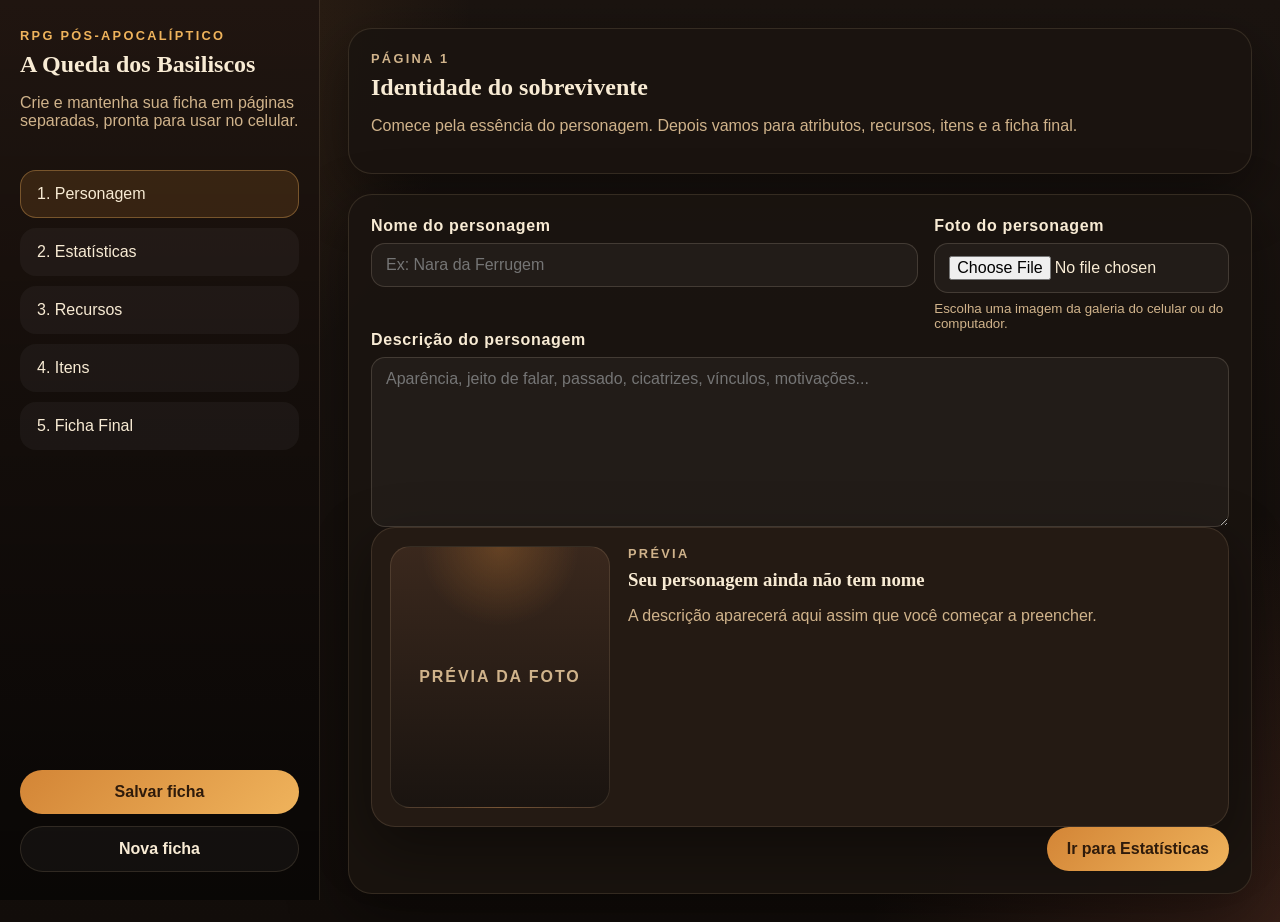
==== index.html @ 6d0a991b "Add files via upload" ====
﻿<!DOCTYPE html>
<html lang="pt-BR">
<head>
  <meta charset="UTF-8">
  <meta name="viewport" content="width=device-width, initial-scale=1.0">
  <title>A Queda dos Basiliscos | Fichas</title>
  <link rel="stylesheet" href="style.css">
</head>
<body>
  <div class="app-shell">
    <aside class="sidebar">
      <div class="brand">
        <p class="brand__eyebrow">RPG Pós-Apocalíptico</p>
        <h1>A Queda dos Basiliscos</h1>
        <p class="brand__text">Crie e mantenha sua ficha em páginas separadas, pronta para usar no celular.</p>
      </div>

      <nav class="nav-pages">
        <button class="nav-pages__button active" data-page-target="page-intro">1. Personagem</button>
        <button class="nav-pages__button" data-page-target="page-stats">2. Estatísticas</button>
        <button class="nav-pages__button" data-page-target="page-resources">3. Recursos</button>
        <button class="nav-pages__button" data-page-target="page-items">4. Itens</button>
        <button class="nav-pages__button" data-page-target="page-sheet">5. Ficha Final</button>
      </nav>

      <div class="sidebar__footer">
        <button id="save-button" class="button button--primary" type="button">Salvar ficha</button>
        <button id="new-sheet-button" class="button button--ghost" type="button">Nova ficha</button>
      </div>
    </aside>

    <main class="content">
      <section id="page-intro" class="page active">
        <div class="page__hero">
          <div>
            <p class="page__eyebrow">Página 1</p>
            <h2>Identidade do sobrevivente</h2>
            <p>Comece pela essência do personagem. Depois vamos para atributos, recursos, itens e a ficha final.</p>
          </div>
        </div>

        <div class="panel panel--form">
          <div class="field-grid field-grid--two">
            <label class="field field--wide">
              <span>Nome do personagem</span>
              <input type="text" id="name" maxlength="60" placeholder="Ex: Nara da Ferrugem">
            </label>

            <label class="field">
              <span>Foto do personagem</span>
              <input type="file" id="photo" accept="image/*">
              <small>Escolha uma imagem da galeria do celular ou do computador.</small>
            </label>
          </div>

          <label class="field">
            <span>Descrição do personagem</span>
            <textarea id="description" rows="8" placeholder="Aparência, jeito de falar, passado, cicatrizes, vínculos, motivações..."></textarea>
          </label>

          <div class="preview-card">
            <div class="preview-card__image-wrap">
              <img id="intro-photo-preview" class="preview-card__image hidden" alt="Prévia do personagem">
              <div id="intro-photo-fallback" class="preview-card__fallback">Prévia da foto</div>
            </div>
            <div class="preview-card__body">
              <p class="page__eyebrow">Prévia</p>
              <h3 id="intro-name-preview">Seu personagem ainda não tem nome</h3>
              <p id="intro-description-preview">A descrição aparecerá aqui assim que você começar a preencher.</p>
            </div>
          </div>

          <div class="page-actions">
            <button class="button button--primary" type="button" data-go-page="page-stats">Ir para Estatísticas</button>
          </div>
        </div>
      </section>

      <section id="page-stats" class="page">
        <div class="page__hero">
          <div>
            <p class="page__eyebrow">Página 2</p>
            <h2>Estatísticas</h2>
            <p>Defina os atributos base do seu personagem para a ficha.</p>
          </div>
        </div>

        <div class="panel">
          <div class="stats-panel">
            <label class="field stat-field">
              <span>FOR</span>
              <input type="number" id="strength" min="0" max="20" value="0">
              <small>Força bruta, impacto físico e esforço.</small>
            </label>
            <label class="field stat-field">
              <span>Agi</span>
              <input type="number" id="agility" min="0" max="20" value="0">
              <small>Velocidade, reflexo e precisão corporal.</small>
            </label>
            <label class="field stat-field">
              <span>Per</span>
              <input type="number" id="perception" min="0" max="20" value="0">
              <small>Leitura do ambiente, rastros e atenção.</small>
            </label>
            <label class="field stat-field">
              <span>Cons</span>
              <input type="number" id="constitution" min="0" max="20" value="0">
              <small>Fôlego, resistência e saúde.</small>
            </label>
          </div>

          <div class="page-actions">
            <button class="button button--ghost" type="button" data-go-page="page-intro">Voltar</button>
            <button class="button button--primary" type="button" data-go-page="page-resources">Ir para Recursos</button>
          </div>
        </div>
      </section>

      <section id="page-resources" class="page">
        <div class="page__hero">
          <div>
            <p class="page__eyebrow">Página 3</p>
            <h2>Recursos de sobrevivência</h2>
            <p>Esses números podem ser ajustados depois durante a sessão real.</p>
          </div>
        </div>

        <div class="panel">
          <div class="field-grid field-grid--three">
            <label class="field">
              <span>Vida</span>
              <input type="number" id="life" min="0" max="999" value="10">
            </label>
            <label class="field">
              <span>Pratas</span>
              <input type="number" id="silver" min="0" max="9999" value="0">
              <small>Limite máximo: 9999.</small>
            </label>
            <label class="field">
              <span>Presságios</span>
              <input type="number" id="omens" min="0" max="99" value="0">
            </label>
            <label class="field">
              <span>Dias de comida</span>
              <input type="number" id="foodDays" min="0" max="365" value="0">
            </label>
            <label class="field">
              <span>Dias de bebida</span>
              <input type="number" id="drinkDays" min="0" max="365" value="0">
            </label>
          </div>

          <div class="page-actions">
            <button class="button button--ghost" type="button" data-go-page="page-stats">Voltar</button>
            <button class="button button--primary" type="button" data-go-page="page-items">Ir para Itens</button>
          </div>
        </div>
      </section>

      <section id="page-items" class="page">
        <div class="page__hero">
          <div>
            <p class="page__eyebrow">Página 4</p>
            <h2>Arsenal e mochila</h2>
            <p>Escolha um item no catálogo visual, depois clique em adicionar. Dá para repetir várias vezes.</p>
          </div>
        </div>

        <div class="panel">
          <div class="item-toolbar">
            <div class="field">
              <span>Buscar item</span>
              <input type="text" id="item-search" placeholder="Ex: facão, água, munição...">
            </div>
            <div class="field">
              <span>Quantidade</span>
              <input type="number" id="item-quantity" min="1" max="99" value="1">
            </div>
            <div class="field field--action">
              <span>Selecionado</span>
              <div id="selected-item-name" class="selected-item-name">Nenhum item selecionado</div>
            </div>
            <div class="field field--action">
              <span>Ação</span>
              <button id="add-item-button" class="button button--primary" type="button">Adicionar item</button>
            </div>
          </div>

          <div id="items-catalog" class="items-catalog"></div>
        </div>

        <div class="panel panel--inventory">
          <div class="panel__topline">
            <h3>Itens na ficha</h3>
            <p>Você pode remover itens depois se quiser.</p>
          </div>
          <div id="inventory-list" class="inventory-list"></div>
        </div>

        <div class="page-actions">
          <button class="button button--ghost" type="button" data-go-page="page-resources">Voltar</button>
          <button class="button button--primary" type="button" data-go-page="page-sheet">Ir para Ficha Final</button>
        </div>
      </section>

      <section id="page-sheet" class="page">
        <div class="page__hero">
          <div>
            <p class="page__eyebrow">Página 5</p>
            <h2>Ficha final</h2>
            <p>Aqui fica a versão pronta para consultar e ajustar durante a sessão.</p>
          </div>
        </div>

        <div id="sheet-empty" class="panel panel--empty">
          <h3>Sua ficha vai aparecer aqui</h3>
          <p>Preencha as páginas e clique em salvar ficha para montar a versão final.</p>
        </div>

        <article id="final-sheet" class="final-sheet hidden">
          <div class="panel final-sheet__hero">
            <div class="final-sheet__photo-wrap">
              <img id="sheet-photo" class="final-sheet__photo hidden" alt="Foto do personagem">
              <div id="sheet-photo-fallback" class="final-sheet__fallback">Sem foto</div>
            </div>

            <div class="final-sheet__identity">
              <p class="page__eyebrow">Sobrevivente Registrado</p>
              <h3 id="sheet-name">Sem nome</h3>
              <p id="sheet-description">Sem descrição cadastrada.</p>
            </div>
          </div>

          <div class="panel">
            <div class="panel__topline">
              <h3>Recursos rápidos</h3>
              <p>Use os botões para alterar durante a partida.</p>
            </div>
            <div class="resource-grid">
              <div class="resource-card">
                <span>Vida</span>
                <div class="resource-controls">
                  <button type="button" data-adjust="life" data-change="-1">-</button>
                  <strong id="sheet-life">0</strong>
                  <button type="button" data-adjust="life" data-change="1">+</button>
                </div>
              </div>
              <div class="resource-card">
                <span>Pratas</span>
                <div class="resource-controls">
                  <button type="button" data-adjust="silver" data-change="-1">-</button>
                  <strong id="sheet-silver">0</strong>
                  <button type="button" data-adjust="silver" data-change="1">+</button>
                </div>
              </div>
              <div class="resource-card">
                <span>Presságios</span>
                <div class="resource-controls">
                  <button type="button" data-adjust="omens" data-change="-1">-</button>
                  <strong id="sheet-omens">0</strong>
                  <button type="button" data-adjust="omens" data-change="1">+</button>
                </div>
              </div>
              <div class="resource-card">
                <span>Comida</span>
                <div class="resource-controls">
                  <button type="button" data-adjust="foodDays" data-change="-1">-</button>
                  <strong id="sheet-foodDays">0</strong>
                  <button type="button" data-adjust="foodDays" data-change="1">+</button>
                </div>
              </div>
              <div class="resource-card">
                <span>Bebida</span>
                <div class="resource-controls">
                  <button type="button" data-adjust="drinkDays" data-change="-1">-</button>
                  <strong id="sheet-drinkDays">0</strong>
                  <button type="button" data-adjust="drinkDays" data-change="1">+</button>
                </div>
              </div>
            </div>
          </div>

          <div class="panel">
            <div class="panel__topline">
              <h3>Atributos</h3>
              <p>Os valores base do personagem.</p>
            </div>
            <div class="stats-display">
              <div class="stat-display"><span>FOR</span><strong id="sheet-strength">0</strong></div>
              <div class="stat-display"><span>Agi</span><strong id="sheet-agility">0</strong></div>
              <div class="stat-display"><span>Per</span><strong id="sheet-perception">0</strong></div>
              <div class="stat-display"><span>Cons</span><strong id="sheet-constitution">0</strong></div>
            </div>
          </div>

          <div class="panel">
            <div class="panel__topline">
              <h3>Inventário</h3>
              <p>Itens adicionados na página de catálogo.</p>
            </div>
            <div id="sheet-inventory" class="sheet-inventory"></div>
          </div>

          <div class="page-actions">
            <button class="button button--ghost" type="button" data-go-page="page-items">Voltar para Itens</button>
          </div>
        </article>
      </section>
    </main>
  </div>

  <script src="script.js"></script>
</body>
</html>
---- style.css ----
﻿:root {
  --bg: #120d0a;
  --bg-2: #1b1410;
  --panel: rgba(27, 20, 16, 0.92);
  --panel-2: rgba(37, 27, 21, 0.95);
  --edge: rgba(255, 220, 171, 0.12);
  --text: #f8ebd4;
  --muted: #d0b38b;
  --accent: #d38536;
  --accent-2: #efb35c;
  --danger: #cf6b4d;
  --shadow: 0 20px 60px rgba(0, 0, 0, 0.42);
}

* {
  box-sizing: border-box;
}

body {
  margin: 0;
  min-height: 100vh;
  color: var(--text);
  font-family: "Trebuchet MS", "Segoe UI", sans-serif;
  background:
    radial-gradient(circle at top left, rgba(211, 133, 54, 0.22), transparent 30%),
    radial-gradient(circle at bottom right, rgba(207, 107, 77, 0.18), transparent 26%),
    linear-gradient(180deg, var(--bg-2) 0%, var(--bg) 100%);
}

button,
input,
textarea {
  font: inherit;
}

img {
  max-width: 100%;
  display: block;
}

.app-shell {
  display: grid;
  grid-template-columns: 320px 1fr;
  min-height: 100vh;
}

.sidebar {
  position: sticky;
  top: 0;
  height: 100vh;
  padding: 28px 20px;
  border-right: 1px solid var(--edge);
  background:
    linear-gradient(180deg, rgba(0, 0, 0, 0.24), rgba(0, 0, 0, 0.52)),
    linear-gradient(180deg, #2a1c15 0%, #130e0b 100%);
  display: flex;
  flex-direction: column;
  gap: 24px;
}

.brand h1,
.page__hero h2,
.panel__topline h3,
.preview-card__body h3,
.final-sheet__identity h3,
.catalog-card__body h3,
.inventory-card h4,
.panel--empty h3 {
  margin: 0;
  font-family: Georgia, "Times New Roman", serif;
}

.brand__eyebrow,
.page__eyebrow {
  margin: 0 0 8px;
  text-transform: uppercase;
  letter-spacing: 0.18em;
  color: var(--accent-2);
  font-weight: 700;
  font-size: 0.8rem;
}

.brand__text,
.page__hero p,
.panel__topline p,
.field small,
.selected-item-name,
.inventory-meta,
.final-sheet__identity p,
.catalog-card__body p,
.preview-card__body p,
.panel--empty p {
  color: var(--muted);
}

.nav-pages {
  display: grid;
  gap: 10px;
}

.nav-pages__button,
.button,
.catalog-card__button,
.inventory-card__remove,
.resource-controls button {
  border: 0;
  cursor: pointer;
  transition: transform 0.2s ease, opacity 0.2s ease, background 0.2s ease;
}

.nav-pages__button {
  text-align: left;
  padding: 14px 16px;
  border-radius: 16px;
  color: var(--text);
  background: rgba(255, 255, 255, 0.04);
  border: 1px solid transparent;
}

.nav-pages__button.active {
  background: rgba(211, 133, 54, 0.16);
  border-color: rgba(239, 179, 92, 0.35);
}

.sidebar__footer {
  margin-top: auto;
  display: grid;
  gap: 12px;
}

.content {
  padding: 28px;
}

.page {
  display: none;
  gap: 20px;
  animation: fadeIn 0.25s ease;
}

.page.active {
  display: grid;
}

.page__hero,
.panel,
.preview-card,
.catalog-card,
.inventory-card,
.resource-card,
.stat-display {
  border: 1px solid var(--edge);
  box-shadow: var(--shadow);
}

.page__hero,
.panel {
  border-radius: 24px;
  padding: 22px;
  background: var(--panel);
}

.panel--empty {
  text-align: center;
}

.field-grid,
.stats-panel,
.item-toolbar,
.resource-grid,
.stats-display,
.items-catalog {
  display: grid;
  gap: 16px;
}

.field-grid--two {
  grid-template-columns: 1.3fr 0.7fr;
}

.field-grid--three {
  grid-template-columns: repeat(3, minmax(0, 1fr));
}

.field {
  display: flex;
  flex-direction: column;
  gap: 8px;
}

.field span {
  font-weight: 700;
  letter-spacing: 0.04em;
}

.field input,
.field textarea {
  width: 100%;
  border-radius: 14px;
  border: 1px solid rgba(255, 236, 206, 0.15);
  background: rgba(255, 255, 255, 0.04);
  color: var(--text);
  padding: 12px 14px;
  outline: none;
}

.field textarea {
  resize: vertical;
  min-height: 120px;
}

.preview-card {
  display: grid;
  grid-template-columns: 220px 1fr;
  gap: 18px;
  background: var(--panel-2);
  border-radius: 24px;
  padding: 18px;
}

.preview-card__image-wrap,
.final-sheet__photo-wrap {
  overflow: hidden;
  min-height: 260px;
  border-radius: 20px;
  background:
    radial-gradient(circle at top, rgba(211, 133, 54, 0.28), transparent 28%),
    linear-gradient(180deg, #3a281d 0%, #1a1410 100%);
  border: 1px solid var(--edge);
}

.preview-card__image,
.preview-card__fallback,
.final-sheet__photo,
.final-sheet__fallback {
  width: 100%;
  height: 100%;
  min-height: 260px;
}

.preview-card__image,
.final-sheet__photo {
  object-fit: cover;
}

.preview-card__fallback,
.final-sheet__fallback {
  display: grid;
  place-items: center;
  text-transform: uppercase;
  letter-spacing: 0.12em;
  color: var(--muted);
  font-weight: 700;
}

.page-actions {
  display: flex;
  gap: 12px;
  justify-content: flex-end;
}

.button {
  padding: 13px 20px;
  border-radius: 999px;
  font-weight: 700;
}

.button:hover,
.catalog-card__button:hover,
.inventory-card__remove:hover,
.resource-controls button:hover,
.nav-pages__button:hover {
  transform: translateY(-1px);
}

.button--primary,
.catalog-card__button {
  background: linear-gradient(135deg, var(--accent), var(--accent-2));
  color: #2f1b0b;
}

.button--ghost,
.inventory-card__remove,
.resource-controls button {
  color: var(--text);
  background: rgba(255, 255, 255, 0.04);
  border: 1px solid var(--edge);
}

.stats-panel {
  grid-template-columns: repeat(4, minmax(0, 1fr));
}

.stat-field {
  background: var(--panel-2);
  border-radius: 20px;
  padding: 16px;
}

.item-toolbar {
  grid-template-columns: 1.2fr 0.4fr 0.8fr 0.5fr;
  margin-bottom: 18px;
  align-items: end;
}

.field--action {
  justify-content: end;
}

.selected-item-name {
  min-height: 48px;
  display: flex;
  align-items: center;
  padding: 0 14px;
  border-radius: 14px;
  background: rgba(255, 255, 255, 0.04);
  border: 1px solid rgba(255, 236, 206, 0.15);
}

.items-catalog {
  grid-template-columns: repeat(4, minmax(0, 1fr));
}

.catalog-card {
  overflow: hidden;
  border-radius: 22px;
  background: var(--panel-2);
}

.catalog-card.selected {
  outline: 2px solid rgba(239, 179, 92, 0.55);
}

.catalog-card__art {
  min-height: 130px;
  display: grid;
  place-items: center;
  font-size: 3rem;
  background: var(--item-bg, linear-gradient(135deg, #4b3428, #251a14));
}

.catalog-card__body {
  padding: 14px;
  display: grid;
  gap: 10px;
}

.catalog-card__meta {
  display: flex;
  justify-content: space-between;
  gap: 10px;
  color: var(--muted);
  font-size: 0.95rem;
}

.catalog-card__button {
  padding: 11px 14px;
  border-radius: 14px;
}

.panel--inventory {
  margin-top: 20px;
}

.inventory-list,
.sheet-inventory {
  display: grid;
  gap: 12px;
}

.inventory-card {
  border-radius: 18px;
  padding: 14px;
  background: var(--panel-2);
  display: grid;
  grid-template-columns: 58px 1fr auto;
  gap: 14px;
  align-items: center;
}

.inventory-card__icon {
  width: 58px;
  height: 58px;
  display: grid;
  place-items: center;
  border-radius: 16px;
  font-size: 1.8rem;
  background: var(--item-bg, linear-gradient(135deg, #4b3428, #251a14));
}

.inventory-card__remove {
  padding: 10px 14px;
  border-radius: 12px;
}

.final-sheet {
  display: grid;
  gap: 20px;
}

.final-sheet__hero {
  display: grid;
  grid-template-columns: 280px 1fr;
  gap: 20px;
}

.panel__topline {
  display: flex;
  align-items: end;
  justify-content: space-between;
  gap: 16px;
  margin-bottom: 16px;
}

.resource-grid {
  grid-template-columns: repeat(5, minmax(0, 1fr));
}

.resource-card {
  padding: 14px;
  border-radius: 18px;
  background: var(--panel-2);
}

.resource-card span,
.stat-display span {
  display: block;
  margin-bottom: 10px;
  color: var(--muted);
  text-transform: uppercase;
  letter-spacing: 0.08em;
}

.resource-controls {
  display: flex;
  justify-content: space-between;
  align-items: center;
  gap: 10px;
}

.resource-controls strong,
.stat-display strong {
  font-size: 1.85rem;
}

.resource-controls button {
  width: 42px;
  height: 42px;
  border-radius: 12px;
}

.stats-display {
  grid-template-columns: repeat(4, minmax(0, 1fr));
}

.stat-display {
  text-align: center;
  border-radius: 18px;
  padding: 18px;
  background: var(--panel-2);
}

.hidden {
  display: none;
}

@keyframes fadeIn {
  from {
    opacity: 0;
    transform: translateY(4px);
  }
  to {
    opacity: 1;
    transform: translateY(0);
  }
}

@media (max-width: 1180px) {
  .app-shell {
    grid-template-columns: 1fr;
  }

  .sidebar {
    position: relative;
    height: auto;
    border-right: 0;
    border-bottom: 1px solid var(--edge);
  }

  .item-toolbar,
  .items-catalog,
  .field-grid--three,
  .resource-grid {
    grid-template-columns: repeat(2, minmax(0, 1fr));
  }
}

@media (max-width: 860px) {
  .content {
    padding: 16px;
  }

  .field-grid--two,
  .stats-panel,
  .final-sheet__hero,
  .preview-card,
  .stats-display {
    grid-template-columns: 1fr;
  }

  .items-catalog,
  .item-toolbar,
  .field-grid--three,
  .resource-grid {
    grid-template-columns: 1fr;
  }

  .page-actions,
  .panel__topline {
    flex-direction: column;
    align-items: stretch;
  }

  .inventory-card {
    grid-template-columns: 58px 1fr;
  }

  .inventory-card__remove {
    grid-column: 1 / -1;
  }
}
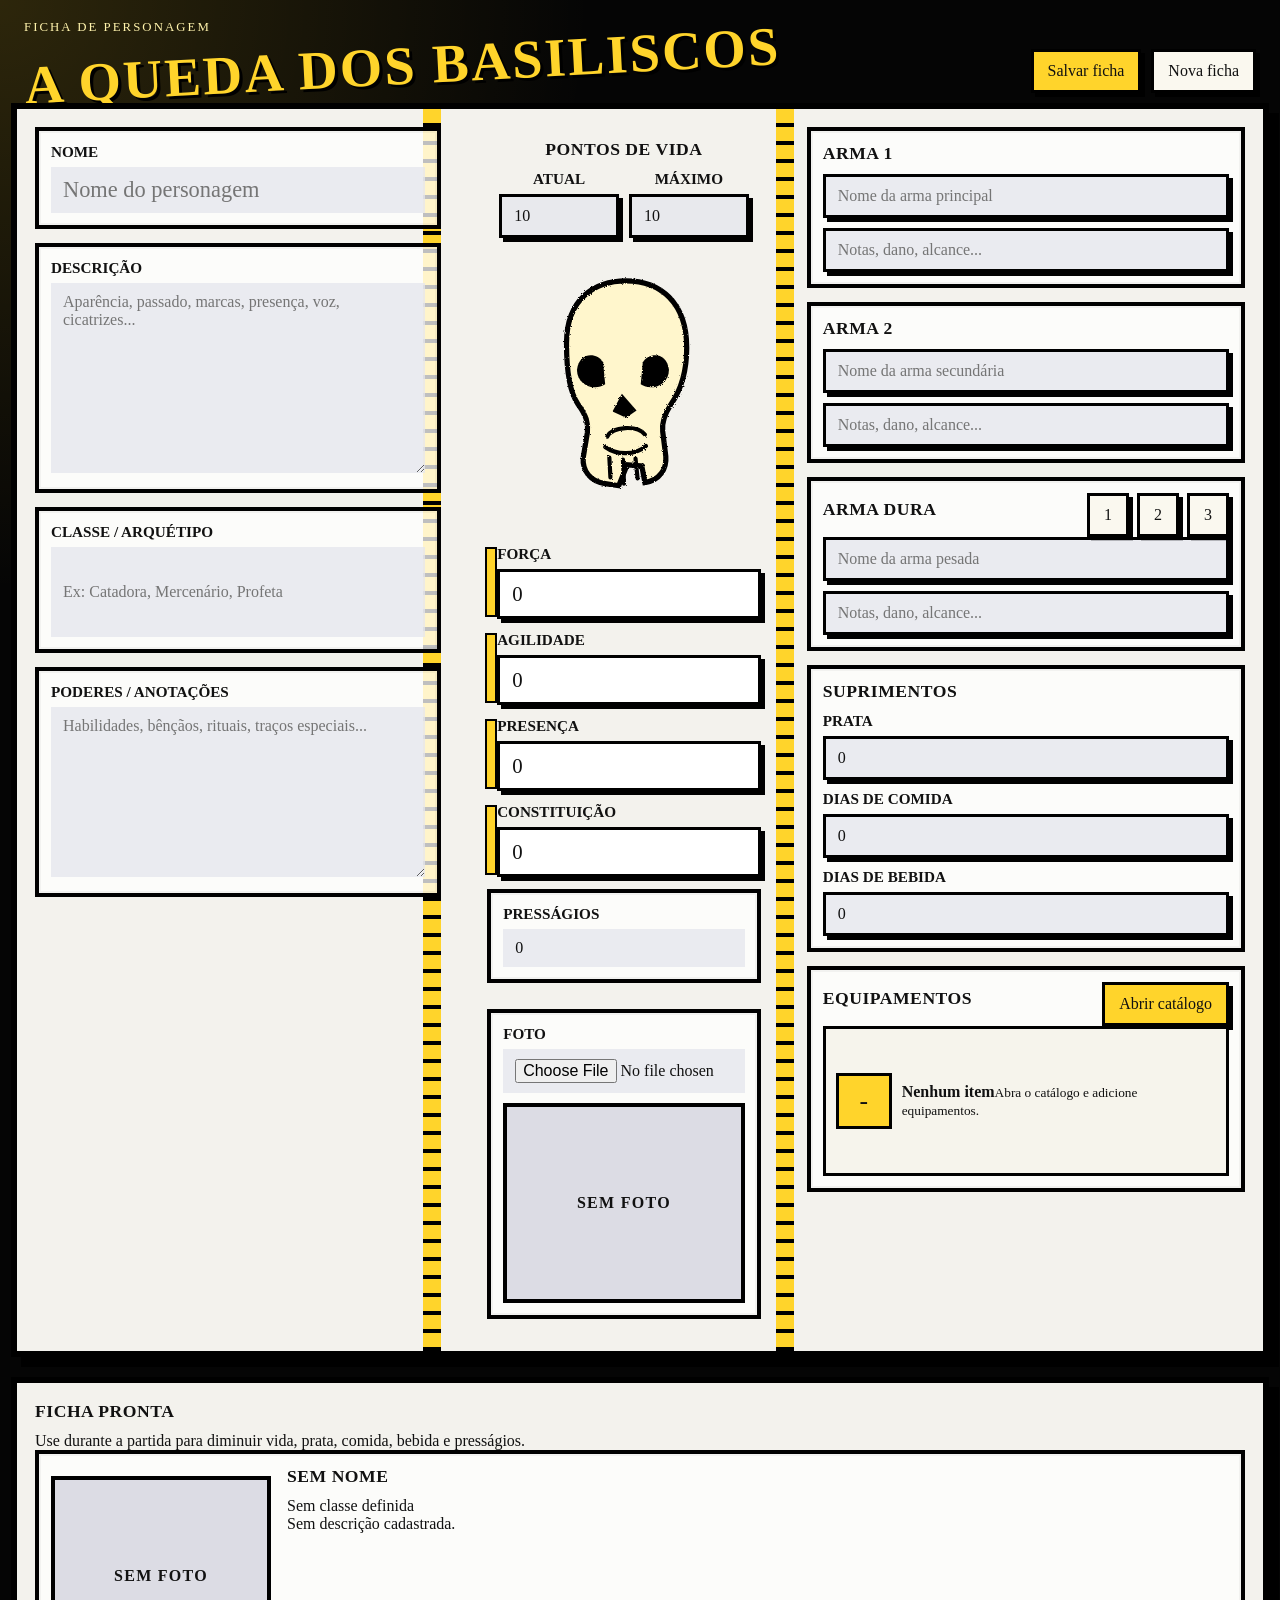
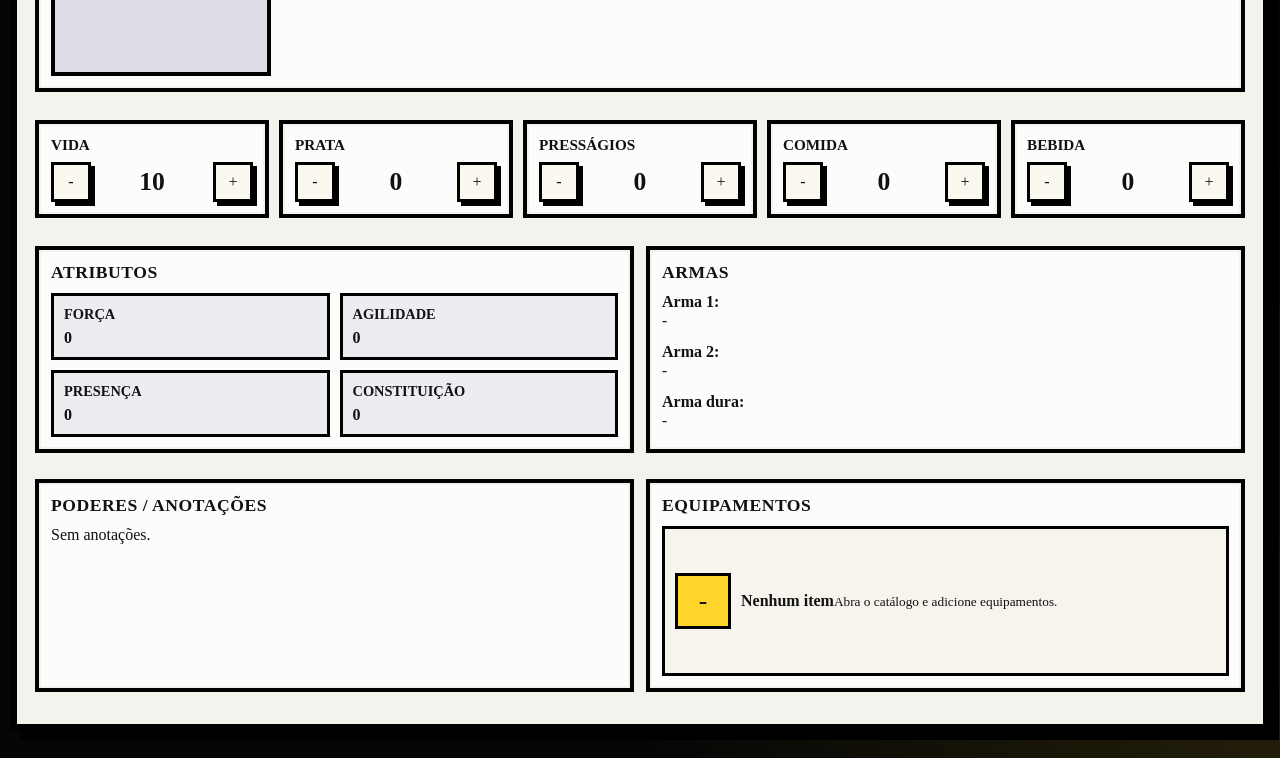
==== commit 34691782: "Add files via upload" ====
--- a/index.html
+++ b/index.html
@@ -3,311 +3,308 @@
 <head>
   <meta charset="UTF-8">
   <meta name="viewport" content="width=device-width, initial-scale=1.0">
-  <title>A Queda dos Basiliscos | Fichas</title>
+  <title>A Queda dos Basiliscos | Ficha</title>
   <link rel="stylesheet" href="style.css">
 </head>
 <body>
-  <div class="app-shell">
-    <aside class="sidebar">
-      <div class="brand">
-        <p class="brand__eyebrow">RPG Pós-Apocalíptico</p>
-        <h1>A Queda dos Basiliscos</h1>
-        <p class="brand__text">Crie e mantenha sua ficha em páginas separadas, pronta para usar no celular.</p>
-      </div>
-
-      <nav class="nav-pages">
-        <button class="nav-pages__button active" data-page-target="page-intro">1. Personagem</button>
-        <button class="nav-pages__button" data-page-target="page-stats">2. Estatísticas</button>
-        <button class="nav-pages__button" data-page-target="page-resources">3. Recursos</button>
-        <button class="nav-pages__button" data-page-target="page-items">4. Itens</button>
-        <button class="nav-pages__button" data-page-target="page-sheet">5. Ficha Final</button>
-      </nav>
-
-      <div class="sidebar__footer">
-        <button id="save-button" class="button button--primary" type="button">Salvar ficha</button>
-        <button id="new-sheet-button" class="button button--ghost" type="button">Nova ficha</button>
-      </div>
-    </aside>
-
-    <main class="content">
-      <section id="page-intro" class="page active">
-        <div class="page__hero">
-          <div>
-            <p class="page__eyebrow">Página 1</p>
-            <h2>Identidade do sobrevivente</h2>
-            <p>Comece pela essência do personagem. Depois vamos para atributos, recursos, itens e a ficha final.</p>
-          </div>
-        </div>
-
-        <div class="panel panel--form">
-          <div class="field-grid field-grid--two">
-            <label class="field field--wide">
-              <span>Nome do personagem</span>
-              <input type="text" id="name" maxlength="60" placeholder="Ex: Nara da Ferrugem">
-            </label>
-
-            <label class="field">
-              <span>Foto do personagem</span>
-              <input type="file" id="photo" accept="image/*">
-              <small>Escolha uma imagem da galeria do celular ou do computador.</small>
-            </label>
-          </div>
-
-          <label class="field">
-            <span>Descrição do personagem</span>
-            <textarea id="description" rows="8" placeholder="Aparência, jeito de falar, passado, cicatrizes, vínculos, motivações..."></textarea>
+  <header class="topbar">
+    <div>
+      <p class="topbar__eyebrow">Ficha de personagem</p>
+      <h1>A Queda dos Basiliscos</h1>
+    </div>
+    <div class="topbar__actions">
+      <button id="save-button" class="action-button action-button--primary" type="button">Salvar ficha</button>
+      <button id="reset-button" class="action-button" type="button">Nova ficha</button>
+    </div>
+  </header>
+
+  <main class="sheet-shell">
+    <section class="sheet-grid">
+      <div class="sheet-panel sheet-panel--left">
+        <section class="ink-box ink-box--title">
+          <label>
+            <span>Nome</span>
+            <input type="text" id="name" maxlength="60" placeholder="Nome do personagem">
           </label>
-
-          <div class="preview-card">
-            <div class="preview-card__image-wrap">
-              <img id="intro-photo-preview" class="preview-card__image hidden" alt="Prévia do personagem">
-              <div id="intro-photo-fallback" class="preview-card__fallback">Prévia da foto</div>
-            </div>
-            <div class="preview-card__body">
-              <p class="page__eyebrow">Prévia</p>
-              <h3 id="intro-name-preview">Seu personagem ainda não tem nome</h3>
-              <p id="intro-description-preview">A descrição aparecerá aqui assim que você começar a preencher.</p>
-            </div>
-          </div>
-
-          <div class="page-actions">
-            <button class="button button--primary" type="button" data-go-page="page-stats">Ir para Estatísticas</button>
-          </div>
-        </div>
-      </section>
-
-      <section id="page-stats" class="page">
-        <div class="page__hero">
-          <div>
-            <p class="page__eyebrow">Página 2</p>
-            <h2>Estatísticas</h2>
-            <p>Defina os atributos base do seu personagem para a ficha.</p>
-          </div>
-        </div>
-
-        <div class="panel">
-          <div class="stats-panel">
-            <label class="field stat-field">
-              <span>FOR</span>
+        </section>
+
+        <section class="ink-box ink-box--desc">
+          <label>
+            <span>Descrição</span>
+            <textarea id="description" rows="8" placeholder="Aparência, passado, marcas, presença, voz, cicatrizes..."></textarea>
+          </label>
+        </section>
+
+        <section class="ink-box ink-box--class">
+          <label>
+            <span>Classe / Arquétipo</span>
+            <input type="text" id="className" maxlength="40" placeholder="Ex: Catadora, Mercenário, Profeta">
+          </label>
+        </section>
+
+        <section class="ink-box ink-box--powers">
+          <label>
+            <span>Poderes / Anotações</span>
+            <textarea id="powers" rows="6" placeholder="Habilidades, bênçãos, rituais, traços especiais..."></textarea>
+          </label>
+        </section>
+      </div>
+
+      <div class="sheet-panel sheet-panel--center">
+        <section class="center-totem">
+          <div class="life-card">
+            <h2>Pontos de Vida</h2>
+            <div class="life-card__values">
+              <label>
+                <span>Atual</span>
+                <input type="number" id="life" min="0" max="999" value="10">
+              </label>
+              <label>
+                <span>Máximo</span>
+                <input type="number" id="lifeMax" min="1" max="999" value="10">
+              </label>
+            </div>
+          </div>
+
+          <div class="skull-wrap">
+            <svg class="skull-art" viewBox="0 0 220 260" aria-hidden="true">
+              <defs>
+                <filter id="rough">
+                  <feTurbulence type="fractalNoise" baseFrequency="0.9" numOctaves="1" result="noise"/>
+                  <feDisplacementMap in="SourceGraphic" in2="noise" scale="3"/>
+                </filter>
+              </defs>
+              <path d="M55 78 C55 34, 83 18, 112 18 C145 18, 170 39, 170 82 C170 104, 164 123, 155 136 C148 147, 146 154, 147 162 L150 186 C151 198, 144 209, 130 211 L127 195 L113 194 L105 214 L92 212 C78 210, 70 200, 71 187 L75 163 C76 154, 74 147, 66 136 C59 126, 55 106, 55 78 Z" class="skull-fill"/>
+              <path d="M90 96 C84 86, 67 86, 65 103 C65 118, 82 124, 92 117 Z" class="skull-hole"/>
+              <path d="M128 96 C134 86, 151 86, 153 103 C153 118, 136 124, 126 117 Z" class="skull-hole"/>
+              <path d="M108 126 L99 143 L112 149 L122 142 Z" class="skull-hole"/>
+              <path d="M94 167 C99 157, 123 156, 130 165" class="skull-line"/>
+              <path d="M92 177 C103 185, 121 185, 131 176" class="skull-line"/>
+              <path d="M96 187 L97 206" class="skull-line"/>
+              <path d="M109 189 L110 212" class="skull-line"/>
+              <path d="M121 188 L123 207" class="skull-line"/>
+            </svg>
+          </div>
+
+          <div class="stats-stack">
+            <label class="stat-scratch">
+              <span>Força</span>
               <input type="number" id="strength" min="0" max="20" value="0">
-              <small>Força bruta, impacto físico e esforço.</small>
-            </label>
-            <label class="field stat-field">
-              <span>Agi</span>
+            </label>
+            <label class="stat-scratch">
+              <span>Agilidade</span>
               <input type="number" id="agility" min="0" max="20" value="0">
-              <small>Velocidade, reflexo e precisão corporal.</small>
-            </label>
-            <label class="field stat-field">
-              <span>Per</span>
-              <input type="number" id="perception" min="0" max="20" value="0">
-              <small>Leitura do ambiente, rastros e atenção.</small>
-            </label>
-            <label class="field stat-field">
-              <span>Cons</span>
+            </label>
+            <label class="stat-scratch">
+              <span>Presença</span>
+              <input type="number" id="presence" min="0" max="20" value="0">
+            </label>
+            <label class="stat-scratch">
+              <span>Constituição</span>
               <input type="number" id="constitution" min="0" max="20" value="0">
-              <small>Fôlego, resistência e saúde.</small>
-            </label>
-          </div>
-
-          <div class="page-actions">
-            <button class="button button--ghost" type="button" data-go-page="page-intro">Voltar</button>
-            <button class="button button--primary" type="button" data-go-page="page-resources">Ir para Recursos</button>
-          </div>
-        </div>
-      </section>
-
-      <section id="page-resources" class="page">
-        <div class="page__hero">
-          <div>
-            <p class="page__eyebrow">Página 3</p>
-            <h2>Recursos de sobrevivência</h2>
-            <p>Esses números podem ser ajustados depois durante a sessão real.</p>
-          </div>
-        </div>
-
-        <div class="panel">
-          <div class="field-grid field-grid--three">
-            <label class="field">
-              <span>Vida</span>
-              <input type="number" id="life" min="0" max="999" value="10">
-            </label>
-            <label class="field">
-              <span>Pratas</span>
-              <input type="number" id="silver" min="0" max="9999" value="0">
-              <small>Limite máximo: 9999.</small>
-            </label>
-            <label class="field">
+            </label>
+          </div>
+
+          <div class="omens-box ink-box">
+            <label>
               <span>Presságios</span>
               <input type="number" id="omens" min="0" max="99" value="0">
             </label>
-            <label class="field">
+          </div>
+
+          <div class="photo-box ink-box">
+            <label>
+              <span>Foto</span>
+              <input type="file" id="photo" accept="image/*">
+            </label>
+            <div class="photo-preview">
+              <img id="photo-preview" class="photo-preview__image hidden" alt="Foto do personagem">
+              <div id="photo-fallback" class="photo-preview__fallback">Sem foto</div>
+            </div>
+          </div>
+        </section>
+      </div>
+
+      <div class="sheet-panel sheet-panel--right">
+        <section class="ink-box ink-box--weapon">
+          <div class="section-head">
+            <h2>Arma 1</h2>
+          </div>
+          <div class="weapon-row">
+            <input type="text" id="weaponPrimary" placeholder="Nome da arma principal">
+            <input type="text" id="weaponPrimaryNotes" placeholder="Notas, dano, alcance...">
+          </div>
+        </section>
+
+        <section class="ink-box ink-box--weapon">
+          <div class="section-head">
+            <h2>Arma 2</h2>
+          </div>
+          <div class="weapon-row">
+            <input type="text" id="weaponSecondary" placeholder="Nome da arma secundária">
+            <input type="text" id="weaponSecondaryNotes" placeholder="Notas, dano, alcance...">
+          </div>
+        </section>
+
+        <section class="ink-box ink-box--weapon-durable">
+          <div class="section-head section-head--split">
+            <h2>Arma Dura</h2>
+            <div class="durability-dots">
+              <button type="button" class="dot-button" data-durability="1">1</button>
+              <button type="button" class="dot-button" data-durability="2">2</button>
+              <button type="button" class="dot-button" data-durability="3">3</button>
+            </div>
+          </div>
+          <div class="weapon-row">
+            <input type="text" id="weaponHeavy" placeholder="Nome da arma pesada">
+            <input type="text" id="weaponHeavyNotes" placeholder="Notas, dano, alcance...">
+          </div>
+        </section>
+
+        <section class="ink-box ink-box--resources">
+          <div class="section-head">
+            <h2>Suprimentos</h2>
+          </div>
+          <div class="resource-mini-grid">
+            <label>
+              <span>Prata</span>
+              <input type="number" id="silver" min="0" max="9999" value="0">
+            </label>
+            <label>
               <span>Dias de comida</span>
               <input type="number" id="foodDays" min="0" max="365" value="0">
             </label>
-            <label class="field">
+            <label>
               <span>Dias de bebida</span>
               <input type="number" id="drinkDays" min="0" max="365" value="0">
             </label>
           </div>
-
-          <div class="page-actions">
-            <button class="button button--ghost" type="button" data-go-page="page-stats">Voltar</button>
-            <button class="button button--primary" type="button" data-go-page="page-items">Ir para Itens</button>
+        </section>
+
+        <section class="ink-box ink-box--equipment">
+          <div class="section-head section-head--split">
+            <h2>Equipamentos</h2>
+            <button id="open-catalog-button" class="mini-action" type="button">Abrir catálogo</button>
+          </div>
+          <div id="inventory-list" class="equipment-list"></div>
+        </section>
+      </div>
+    </section>
+
+    <section class="sheet-output">
+      <div class="sheet-output__head">
+        <h2>Ficha pronta</h2>
+        <p>Use durante a partida para diminuir vida, prata, comida, bebida e presságios.</p>
+      </div>
+
+      <article id="final-sheet" class="final-sheet">
+        <div class="final-sheet__identity ink-box">
+          <div class="final-sheet__identity-image">
+            <img id="sheet-photo" class="hidden" alt="Retrato final">
+            <div id="sheet-photo-fallback" class="photo-preview__fallback">Sem foto</div>
+          </div>
+          <div>
+            <h3 id="sheet-name">Sem nome</h3>
+            <p id="sheet-class">Sem classe definida</p>
+            <p id="sheet-description">Sem descrição cadastrada.</p>
           </div>
         </div>
-      </section>
-
-      <section id="page-items" class="page">
-        <div class="page__hero">
-          <div>
-            <p class="page__eyebrow">Página 4</p>
-            <h2>Arsenal e mochila</h2>
-            <p>Escolha um item no catálogo visual, depois clique em adicionar. Dá para repetir várias vezes.</p>
+
+        <div class="final-sheet__quick-grid">
+          <div class="quick-card ink-box">
+            <span>Vida</span>
+            <div class="quick-controls">
+              <button type="button" data-adjust="life" data-change="-1">-</button>
+              <strong id="sheet-life">0</strong>
+              <button type="button" data-adjust="life" data-change="1">+</button>
+            </div>
+          </div>
+          <div class="quick-card ink-box">
+            <span>Prata</span>
+            <div class="quick-controls">
+              <button type="button" data-adjust="silver" data-change="-1">-</button>
+              <strong id="sheet-silver">0</strong>
+              <button type="button" data-adjust="silver" data-change="1">+</button>
+            </div>
+          </div>
+          <div class="quick-card ink-box">
+            <span>Presságios</span>
+            <div class="quick-controls">
+              <button type="button" data-adjust="omens" data-change="-1">-</button>
+              <strong id="sheet-omens">0</strong>
+              <button type="button" data-adjust="omens" data-change="1">+</button>
+            </div>
+          </div>
+          <div class="quick-card ink-box">
+            <span>Comida</span>
+            <div class="quick-controls">
+              <button type="button" data-adjust="foodDays" data-change="-1">-</button>
+              <strong id="sheet-foodDays">0</strong>
+              <button type="button" data-adjust="foodDays" data-change="1">+</button>
+            </div>
+          </div>
+          <div class="quick-card ink-box">
+            <span>Bebida</span>
+            <div class="quick-controls">
+              <button type="button" data-adjust="drinkDays" data-change="-1">-</button>
+              <strong id="sheet-drinkDays">0</strong>
+              <button type="button" data-adjust="drinkDays" data-change="1">+</button>
+            </div>
           </div>
         </div>
 
-        <div class="panel">
-          <div class="item-toolbar">
-            <div class="field">
-              <span>Buscar item</span>
-              <input type="text" id="item-search" placeholder="Ex: facão, água, munição...">
-            </div>
-            <div class="field">
-              <span>Quantidade</span>
-              <input type="number" id="item-quantity" min="1" max="99" value="1">
-            </div>
-            <div class="field field--action">
-              <span>Selecionado</span>
-              <div id="selected-item-name" class="selected-item-name">Nenhum item selecionado</div>
-            </div>
-            <div class="field field--action">
-              <span>Ação</span>
-              <button id="add-item-button" class="button button--primary" type="button">Adicionar item</button>
-            </div>
-          </div>
-
-          <div id="items-catalog" class="items-catalog"></div>
+        <div class="final-sheet__details-grid">
+          <section class="ink-box">
+            <h3>Atributos</h3>
+            <div class="detail-stats">
+              <div><span>Força</span><strong id="sheet-strength">0</strong></div>
+              <div><span>Agilidade</span><strong id="sheet-agility">0</strong></div>
+              <div><span>Presença</span><strong id="sheet-presence">0</strong></div>
+              <div><span>Constituição</span><strong id="sheet-constitution">0</strong></div>
+            </div>
+          </section>
+
+          <section class="ink-box">
+            <h3>Armas</h3>
+            <div class="weapon-preview-list">
+              <p><strong>Arma 1:</strong> <span id="sheet-weapon-primary">-</span></p>
+              <p><strong>Arma 2:</strong> <span id="sheet-weapon-secondary">-</span></p>
+              <p><strong>Arma dura:</strong> <span id="sheet-weapon-heavy">-</span></p>
+            </div>
+          </section>
+
+          <section class="ink-box">
+            <h3>Poderes / Anotações</h3>
+            <p id="sheet-powers">Sem anotações.</p>
+          </section>
+
+          <section class="ink-box">
+            <h3>Equipamentos</h3>
+            <div id="sheet-inventory" class="equipment-list equipment-list--sheet"></div>
+          </section>
         </div>
-
-        <div class="panel panel--inventory">
-          <div class="panel__topline">
-            <h3>Itens na ficha</h3>
-            <p>Você pode remover itens depois se quiser.</p>
-          </div>
-          <div id="inventory-list" class="inventory-list"></div>
-        </div>
-
-        <div class="page-actions">
-          <button class="button button--ghost" type="button" data-go-page="page-resources">Voltar</button>
-          <button class="button button--primary" type="button" data-go-page="page-sheet">Ir para Ficha Final</button>
-        </div>
-      </section>
-
-      <section id="page-sheet" class="page">
-        <div class="page__hero">
-          <div>
-            <p class="page__eyebrow">Página 5</p>
-            <h2>Ficha final</h2>
-            <p>Aqui fica a versão pronta para consultar e ajustar durante a sessão.</p>
-          </div>
-        </div>
-
-        <div id="sheet-empty" class="panel panel--empty">
-          <h3>Sua ficha vai aparecer aqui</h3>
-          <p>Preencha as páginas e clique em salvar ficha para montar a versão final.</p>
-        </div>
-
-        <article id="final-sheet" class="final-sheet hidden">
-          <div class="panel final-sheet__hero">
-            <div class="final-sheet__photo-wrap">
-              <img id="sheet-photo" class="final-sheet__photo hidden" alt="Foto do personagem">
-              <div id="sheet-photo-fallback" class="final-sheet__fallback">Sem foto</div>
-            </div>
-
-            <div class="final-sheet__identity">
-              <p class="page__eyebrow">Sobrevivente Registrado</p>
-              <h3 id="sheet-name">Sem nome</h3>
-              <p id="sheet-description">Sem descrição cadastrada.</p>
-            </div>
-          </div>
-
-          <div class="panel">
-            <div class="panel__topline">
-              <h3>Recursos rápidos</h3>
-              <p>Use os botões para alterar durante a partida.</p>
-            </div>
-            <div class="resource-grid">
-              <div class="resource-card">
-                <span>Vida</span>
-                <div class="resource-controls">
-                  <button type="button" data-adjust="life" data-change="-1">-</button>
-                  <strong id="sheet-life">0</strong>
-                  <button type="button" data-adjust="life" data-change="1">+</button>
-                </div>
-              </div>
-              <div class="resource-card">
-                <span>Pratas</span>
-                <div class="resource-controls">
-                  <button type="button" data-adjust="silver" data-change="-1">-</button>
-                  <strong id="sheet-silver">0</strong>
-                  <button type="button" data-adjust="silver" data-change="1">+</button>
-                </div>
-              </div>
-              <div class="resource-card">
-                <span>Presságios</span>
-                <div class="resource-controls">
-                  <button type="button" data-adjust="omens" data-change="-1">-</button>
-                  <strong id="sheet-omens">0</strong>
-                  <button type="button" data-adjust="omens" data-change="1">+</button>
-                </div>
-              </div>
-              <div class="resource-card">
-                <span>Comida</span>
-                <div class="resource-controls">
-                  <button type="button" data-adjust="foodDays" data-change="-1">-</button>
-                  <strong id="sheet-foodDays">0</strong>
-                  <button type="button" data-adjust="foodDays" data-change="1">+</button>
-                </div>
-              </div>
-              <div class="resource-card">
-                <span>Bebida</span>
-                <div class="resource-controls">
-                  <button type="button" data-adjust="drinkDays" data-change="-1">-</button>
-                  <strong id="sheet-drinkDays">0</strong>
-                  <button type="button" data-adjust="drinkDays" data-change="1">+</button>
-                </div>
-              </div>
-            </div>
-          </div>
-
-          <div class="panel">
-            <div class="panel__topline">
-              <h3>Atributos</h3>
-              <p>Os valores base do personagem.</p>
-            </div>
-            <div class="stats-display">
-              <div class="stat-display"><span>FOR</span><strong id="sheet-strength">0</strong></div>
-              <div class="stat-display"><span>Agi</span><strong id="sheet-agility">0</strong></div>
-              <div class="stat-display"><span>Per</span><strong id="sheet-perception">0</strong></div>
-              <div class="stat-display"><span>Cons</span><strong id="sheet-constitution">0</strong></div>
-            </div>
-          </div>
-
-          <div class="panel">
-            <div class="panel__topline">
-              <h3>Inventário</h3>
-              <p>Itens adicionados na página de catálogo.</p>
-            </div>
-            <div id="sheet-inventory" class="sheet-inventory"></div>
-          </div>
-
-          <div class="page-actions">
-            <button class="button button--ghost" type="button" data-go-page="page-items">Voltar para Itens</button>
-          </div>
-        </article>
-      </section>
-    </main>
-  </div>
+      </article>
+    </section>
+  </main>
+
+  <dialog id="catalog-dialog" class="catalog-dialog">
+    <div class="catalog-dialog__head">
+      <div>
+        <p class="topbar__eyebrow">Catálogo</p>
+        <h2>Escolha um item</h2>
+      </div>
+      <button id="close-catalog-button" class="action-button" type="button">Fechar</button>
+    </div>
+
+    <div class="catalog-toolbar">
+      <input type="text" id="item-search" placeholder="Buscar item...">
+      <input type="number" id="item-quantity" min="1" max="99" value="1">
+      <div id="selected-item-name" class="selected-item-name">Nenhum item selecionado</div>
+      <button id="add-item-button" class="action-button action-button--primary" type="button">Adicionar</button>
+    </div>
+
+    <div id="items-catalog" class="catalog-grid"></div>
+  </dialog>
 
   <script src="script.js"></script>
 </body>
--- a/style.css
+++ b/style.css
@@ -1,15 +1,12 @@
 ﻿:root {
-  --bg: #120d0a;
-  --bg-2: #1b1410;
-  --panel: rgba(27, 20, 16, 0.92);
-  --panel-2: rgba(37, 27, 21, 0.95);
-  --edge: rgba(255, 220, 171, 0.12);
-  --text: #f8ebd4;
-  --muted: #d0b38b;
-  --accent: #d38536;
-  --accent-2: #efb35c;
-  --danger: #cf6b4d;
-  --shadow: 0 20px 60px rgba(0, 0, 0, 0.42);
+  --paper: #f3f2ed;
+  --paper-shadow: #d8d6cb;
+  --ink: #111111;
+  --yellow: #ffd42b;
+  --yellow-deep: #efc300;
+  --line: #161616;
+  --gray-fill: #e8e8ee;
+  --danger: #a72020;
 }
 
 * {
@@ -19,510 +16,604 @@
 body {
   margin: 0;
   min-height: 100vh;
-  color: var(--text);
-  font-family: "Trebuchet MS", "Segoe UI", sans-serif;
+  font-family: Georgia, "Times New Roman", serif;
+  color: var(--ink);
   background:
-    radial-gradient(circle at top left, rgba(211, 133, 54, 0.22), transparent 30%),
-    radial-gradient(circle at bottom right, rgba(207, 107, 77, 0.18), transparent 26%),
-    linear-gradient(180deg, var(--bg-2) 0%, var(--bg) 100%);
+    radial-gradient(circle at top left, rgba(255, 212, 43, 0.16), transparent 22%),
+    radial-gradient(circle at bottom right, rgba(255, 212, 43, 0.12), transparent 24%),
+    #050505;
 }
 
 button,
 input,
+textarea,
+dialog {
+  font: inherit;
+}
+
+input,
 textarea {
-  font: inherit;
-}
-
-img {
-  max-width: 100%;
+  width: 100%;
+  border: 0;
+  background: rgba(230, 231, 238, 0.78);
+  color: var(--ink);
+  padding: 10px 12px;
+  outline: none;
+}
+
+textarea {
+  resize: vertical;
+  min-height: 100px;
+}
+
+.topbar {
+  display: flex;
+  justify-content: space-between;
+  align-items: end;
+  gap: 16px;
+  padding: 20px 24px 10px;
+  color: var(--paper);
+}
+
+.topbar h1 {
+  margin: 0;
+  font-size: clamp(2rem, 5vw, 3.4rem);
+  line-height: 0.95;
+  text-transform: uppercase;
+  letter-spacing: 0.04em;
+  color: var(--yellow);
+  text-shadow: 3px 3px 0 #000;
+  transform: rotate(-3deg);
+}
+
+.topbar__eyebrow {
+  margin: 0 0 6px;
+  text-transform: uppercase;
+  font-size: 0.8rem;
+  letter-spacing: 0.16em;
+  color: #fff3ac;
+}
+
+.topbar__actions {
+  display: flex;
+  gap: 10px;
+  flex-wrap: wrap;
+}
+
+.action-button,
+.mini-action,
+.quick-controls button,
+.dot-button {
+  border: 3px solid #000;
+  background: #faf8ef;
+  color: var(--ink);
+  padding: 10px 14px;
+  cursor: pointer;
+  box-shadow: 4px 4px 0 #000;
+}
+
+.action-button--primary,
+.mini-action {
+  background: var(--yellow);
+}
+
+.sheet-shell {
+  width: min(1500px, calc(100% - 22px));
+  margin: 0 auto 28px;
+  display: grid;
+  gap: 20px;
+}
+
+.sheet-grid {
+  display: grid;
+  grid-template-columns: 1.1fr 0.82fr 1.18fr;
+  gap: 0;
+  background: var(--paper);
+  border: 6px solid #000;
+  box-shadow: 10px 10px 0 #000;
+  position: relative;
+}
+
+.sheet-grid::before,
+.sheet-grid::after {
+  content: "";
+  position: absolute;
+  top: 0;
+  bottom: 0;
+  width: 18px;
+  background: repeating-linear-gradient(
+    180deg,
+    var(--yellow) 0,
+    var(--yellow) 14px,
+    #000 14px,
+    #000 18px
+  );
+}
+
+.sheet-grid::before {
+  left: calc(33.33% - 9px);
+}
+
+.sheet-grid::after {
+  left: calc(61.66% - 9px);
+}
+
+.sheet-panel {
+  padding: 18px;
+  min-width: 0;
+}
+
+.sheet-panel--center {
+  padding-left: 28px;
+  padding-right: 28px;
+}
+
+.ink-box {
+  position: relative;
+  background: rgba(255, 255, 255, 0.75);
+  border: 4px solid #000;
+  margin-bottom: 14px;
+  box-shadow: inset 0 0 0 2px rgba(0, 0, 0, 0.04);
+}
+
+.ink-box::before {
+  content: "";
+  position: absolute;
+  inset: -4px;
+  border: 2px dashed rgba(0, 0, 0, 0.1);
+  pointer-events: none;
+}
+
+.ink-box label,
+.resource-mini-grid label,
+.life-card label,
+.stat-scratch {
   display: block;
 }
 
-.app-shell {
-  display: grid;
-  grid-template-columns: 320px 1fr;
-  min-height: 100vh;
-}
-
-.sidebar {
-  position: sticky;
-  top: 0;
-  height: 100vh;
-  padding: 28px 20px;
-  border-right: 1px solid var(--edge);
-  background:
-    linear-gradient(180deg, rgba(0, 0, 0, 0.24), rgba(0, 0, 0, 0.52)),
-    linear-gradient(180deg, #2a1c15 0%, #130e0b 100%);
-  display: flex;
-  flex-direction: column;
-  gap: 24px;
-}
-
-.brand h1,
-.page__hero h2,
-.panel__topline h3,
-.preview-card__body h3,
-.final-sheet__identity h3,
-.catalog-card__body h3,
-.inventory-card h4,
-.panel--empty h3 {
-  margin: 0;
-  font-family: Georgia, "Times New Roman", serif;
-}
-
-.brand__eyebrow,
-.page__eyebrow {
-  margin: 0 0 8px;
-  text-transform: uppercase;
-  letter-spacing: 0.18em;
-  color: var(--accent-2);
+.ink-box span,
+.life-card span,
+.stat-scratch span,
+.resource-mini-grid span {
+  display: block;
   font-weight: 700;
-  font-size: 0.8rem;
-}
-
-.brand__text,
-.page__hero p,
-.panel__topline p,
-.field small,
-.selected-item-name,
-.inventory-meta,
-.final-sheet__identity p,
-.catalog-card__body p,
-.preview-card__body p,
-.panel--empty p {
-  color: var(--muted);
-}
-
-.nav-pages {
-  display: grid;
-  gap: 10px;
-}
-
-.nav-pages__button,
-.button,
-.catalog-card__button,
-.inventory-card__remove,
-.resource-controls button {
+  text-transform: uppercase;
+  margin-bottom: 6px;
+  font-size: 0.95rem;
+}
+
+.ink-box--title,
+.ink-box--desc,
+.ink-box--class,
+.ink-box--powers,
+.ink-box--weapon,
+.ink-box--weapon-durable,
+.ink-box--resources,
+.ink-box--equipment,
+.omens-box,
+.photo-box,
+.final-sheet .ink-box,
+.life-card {
+  padding: 12px;
+}
+
+.ink-box--title input {
+  font-size: 1.4rem;
+}
+
+.ink-box--desc textarea {
+  min-height: 190px;
+}
+
+.ink-box--class input {
+  min-height: 90px;
+}
+
+.ink-box--powers textarea {
+  min-height: 170px;
+}
+
+.center-totem {
+  display: grid;
+  gap: 12px;
+}
+
+.life-card {
+  background: transparent;
   border: 0;
-  cursor: pointer;
-  transition: transform 0.2s ease, opacity 0.2s ease, background 0.2s ease;
-}
-
-.nav-pages__button {
-  text-align: left;
-  padding: 14px 16px;
-  border-radius: 16px;
-  color: var(--text);
-  background: rgba(255, 255, 255, 0.04);
-  border: 1px solid transparent;
-}
-
-.nav-pages__button.active {
-  background: rgba(211, 133, 54, 0.16);
-  border-color: rgba(239, 179, 92, 0.35);
-}
-
-.sidebar__footer {
-  margin-top: auto;
+  box-shadow: none;
+  text-align: center;
+}
+
+.life-card h2,
+.section-head h2,
+.sheet-output__head h2,
+.final-sheet h3,
+.catalog-dialog h2 {
+  margin: 0 0 10px;
+  font-size: 1.1rem;
+  text-transform: uppercase;
+  letter-spacing: 0.03em;
+}
+
+.life-card__values {
+  display: grid;
+  grid-template-columns: 1fr 1fr;
+  gap: 10px;
+}
+
+.life-card input,
+.stat-scratch input,
+.resource-mini-grid input {
+  border: 3px solid #000;
+  box-shadow: 4px 4px 0 #000;
+}
+
+.skull-wrap {
+  display: grid;
+  place-items: center;
+  padding: 0 8px;
+}
+
+.skull-art {
+  width: 100%;
+  max-width: 230px;
+  filter: url(#rough);
+}
+
+.skull-fill {
+  fill: #fff6cc;
+  stroke: #000;
+  stroke-width: 5;
+}
+
+.skull-hole {
+  fill: #000;
+}
+
+.skull-line {
+  fill: none;
+  stroke: #000;
+  stroke-width: 4;
+  stroke-linecap: round;
+}
+
+.stats-stack {
   display: grid;
   gap: 12px;
 }
 
-.content {
-  padding: 28px;
-}
-
-.page {
-  display: none;
-  gap: 20px;
-  animation: fadeIn 0.25s ease;
-}
-
-.page.active {
-  display: grid;
-}
-
-.page__hero,
-.panel,
-.preview-card,
-.catalog-card,
-.inventory-card,
-.resource-card,
-.stat-display {
-  border: 1px solid var(--edge);
-  box-shadow: var(--shadow);
-}
-
-.page__hero,
-.panel {
-  border-radius: 24px;
-  padding: 22px;
-  background: var(--panel);
-}
-
-.panel--empty {
-  text-align: center;
-}
-
-.field-grid,
-.stats-panel,
-.item-toolbar,
-.resource-grid,
-.stats-display,
-.items-catalog {
-  display: grid;
-  gap: 16px;
-}
-
-.field-grid--two {
-  grid-template-columns: 1.3fr 0.7fr;
-}
-
-.field-grid--three {
-  grid-template-columns: repeat(3, minmax(0, 1fr));
-}
-
-.field {
-  display: flex;
-  flex-direction: column;
-  gap: 8px;
-}
-
-.field span {
-  font-weight: 700;
-  letter-spacing: 0.04em;
-}
-
-.field input,
-.field textarea {
-  width: 100%;
-  border-radius: 14px;
-  border: 1px solid rgba(255, 236, 206, 0.15);
-  background: rgba(255, 255, 255, 0.04);
-  color: var(--text);
-  padding: 12px 14px;
-  outline: none;
-}
-
-.field textarea {
-  resize: vertical;
-  min-height: 120px;
-}
-
-.preview-card {
-  display: grid;
-  grid-template-columns: 220px 1fr;
-  gap: 18px;
-  background: var(--panel-2);
-  border-radius: 24px;
-  padding: 18px;
-}
-
-.preview-card__image-wrap,
-.final-sheet__photo-wrap {
+.stat-scratch {
+  position: relative;
+  padding-left: 10px;
+}
+
+.stat-scratch::before {
+  content: "";
+  position: absolute;
+  left: -2px;
+  top: 2px;
+  bottom: 2px;
+  width: 8px;
+  background: var(--yellow);
+  border: 2px solid #000;
+}
+
+.stat-scratch span {
+  font-size: 0.95rem;
+}
+
+.stat-scratch input {
+  font-size: 1.3rem;
+  background: #fff;
+}
+
+.photo-preview,
+.final-sheet__identity-image {
+  margin-top: 10px;
+  min-height: 200px;
+  border: 4px solid #000;
+  background: #dcdce4;
+  display: grid;
+  place-items: center;
   overflow: hidden;
-  min-height: 260px;
-  border-radius: 20px;
-  background:
-    radial-gradient(circle at top, rgba(211, 133, 54, 0.28), transparent 28%),
-    linear-gradient(180deg, #3a281d 0%, #1a1410 100%);
-  border: 1px solid var(--edge);
-}
-
-.preview-card__image,
-.preview-card__fallback,
-.final-sheet__photo,
-.final-sheet__fallback {
+}
+
+.photo-preview__image,
+#sheet-photo {
   width: 100%;
   height: 100%;
-  min-height: 260px;
-}
-
-.preview-card__image,
-.final-sheet__photo {
   object-fit: cover;
 }
 
-.preview-card__fallback,
-.final-sheet__fallback {
-  display: grid;
-  place-items: center;
-  text-transform: uppercase;
-  letter-spacing: 0.12em;
-  color: var(--muted);
+.photo-preview__fallback {
+  text-transform: uppercase;
   font-weight: 700;
-}
-
-.page-actions {
-  display: flex;
-  gap: 12px;
-  justify-content: flex-end;
-}
-
-.button {
-  padding: 13px 20px;
-  border-radius: 999px;
-  font-weight: 700;
-}
-
-.button:hover,
-.catalog-card__button:hover,
-.inventory-card__remove:hover,
-.resource-controls button:hover,
-.nav-pages__button:hover {
-  transform: translateY(-1px);
-}
-
-.button--primary,
-.catalog-card__button {
-  background: linear-gradient(135deg, var(--accent), var(--accent-2));
-  color: #2f1b0b;
-}
-
-.button--ghost,
-.inventory-card__remove,
-.resource-controls button {
-  color: var(--text);
-  background: rgba(255, 255, 255, 0.04);
-  border: 1px solid var(--edge);
-}
-
-.stats-panel {
-  grid-template-columns: repeat(4, minmax(0, 1fr));
-}
-
-.stat-field {
-  background: var(--panel-2);
-  border-radius: 20px;
-  padding: 16px;
-}
-
-.item-toolbar {
-  grid-template-columns: 1.2fr 0.4fr 0.8fr 0.5fr;
-  margin-bottom: 18px;
-  align-items: end;
-}
-
-.field--action {
-  justify-content: end;
-}
-
-.selected-item-name {
-  min-height: 48px;
-  display: flex;
-  align-items: center;
-  padding: 0 14px;
-  border-radius: 14px;
-  background: rgba(255, 255, 255, 0.04);
-  border: 1px solid rgba(255, 236, 206, 0.15);
-}
-
-.items-catalog {
-  grid-template-columns: repeat(4, minmax(0, 1fr));
-}
-
-.catalog-card {
-  overflow: hidden;
-  border-radius: 22px;
-  background: var(--panel-2);
-}
-
-.catalog-card.selected {
-  outline: 2px solid rgba(239, 179, 92, 0.55);
-}
-
-.catalog-card__art {
-  min-height: 130px;
-  display: grid;
-  place-items: center;
-  font-size: 3rem;
-  background: var(--item-bg, linear-gradient(135deg, #4b3428, #251a14));
-}
-
-.catalog-card__body {
-  padding: 14px;
-  display: grid;
-  gap: 10px;
-}
-
-.catalog-card__meta {
+  letter-spacing: 0.08em;
+}
+
+.section-head,
+.section-head--split {
   display: flex;
   justify-content: space-between;
   gap: 10px;
-  color: var(--muted);
-  font-size: 0.95rem;
-}
-
-.catalog-card__button {
-  padding: 11px 14px;
-  border-radius: 14px;
-}
-
-.panel--inventory {
-  margin-top: 20px;
-}
-
-.inventory-list,
-.sheet-inventory {
-  display: grid;
-  gap: 12px;
+  align-items: center;
+}
+
+.weapon-row,
+.resource-mini-grid {
+  display: grid;
+  gap: 10px;
+}
+
+.weapon-row input,
+.catalog-toolbar input,
+.catalog-card button,
+.selected-item-name {
+  border: 3px solid #000;
+  box-shadow: 4px 4px 0 #000;
+}
+
+.durability-dots {
+  display: flex;
+  gap: 8px;
+}
+
+.dot-button.is-active {
+  background: var(--yellow);
+}
+
+.resource-mini-grid {
+  grid-template-columns: 1fr;
+}
+
+.equipment-list {
+  display: grid;
+  gap: 10px;
+  min-height: 150px;
 }
 
 .inventory-card {
-  border-radius: 18px;
-  padding: 14px;
-  background: var(--panel-2);
-  display: grid;
-  grid-template-columns: 58px 1fr auto;
+  display: grid;
+  grid-template-columns: 56px 1fr auto;
+  gap: 10px;
+  align-items: center;
+  padding: 10px;
+  border: 3px solid #000;
+  background: #f6f4ec;
+}
+
+.inventory-card__icon {
+  width: 56px;
+  height: 56px;
+  display: grid;
+  place-items: center;
+  font-size: 1.6rem;
+  border: 3px solid #000;
+  background: var(--item-bg, var(--yellow));
+}
+
+.inventory-card__remove {
+  border: 3px solid #000;
+  background: #fff;
+  padding: 8px 10px;
+  cursor: pointer;
+}
+
+.sheet-output {
+  background: var(--paper);
+  border: 6px solid #000;
+  box-shadow: 10px 10px 0 #000;
+  padding: 18px;
+}
+
+.sheet-output__head p,
+.final-sheet p,
+.inventory-card small {
+  margin: 0;
+}
+
+.final-sheet {
+  display: grid;
   gap: 14px;
-  align-items: center;
-}
-
-.inventory-card__icon {
-  width: 58px;
-  height: 58px;
-  display: grid;
-  place-items: center;
-  border-radius: 16px;
-  font-size: 1.8rem;
-  background: var(--item-bg, linear-gradient(135deg, #4b3428, #251a14));
-}
-
-.inventory-card__remove {
-  padding: 10px 14px;
-  border-radius: 12px;
-}
-
-.final-sheet {
-  display: grid;
-  gap: 20px;
-}
-
-.final-sheet__hero {
-  display: grid;
-  grid-template-columns: 280px 1fr;
-  gap: 20px;
-}
-
-.panel__topline {
-  display: flex;
-  align-items: end;
-  justify-content: space-between;
+}
+
+.final-sheet__identity {
+  display: grid;
+  grid-template-columns: 220px 1fr;
   gap: 16px;
-  margin-bottom: 16px;
-}
-
-.resource-grid {
-  grid-template-columns: repeat(5, minmax(0, 1fr));
-}
-
-.resource-card {
-  padding: 14px;
-  border-radius: 18px;
-  background: var(--panel-2);
-}
-
-.resource-card span,
-.stat-display span {
+  align-items: start;
+}
+
+.final-sheet__quick-grid {
+  display: grid;
+  grid-template-columns: repeat(5, 1fr);
+  gap: 10px;
+}
+
+.quick-card {
+  padding: 10px;
+}
+
+.quick-card span {
   display: block;
-  margin-bottom: 10px;
-  color: var(--muted);
-  text-transform: uppercase;
-  letter-spacing: 0.08em;
-}
-
-.resource-controls {
+  text-transform: uppercase;
+  margin-bottom: 8px;
+  font-weight: 700;
+}
+
+.quick-controls {
   display: flex;
   justify-content: space-between;
   align-items: center;
-  gap: 10px;
-}
-
-.resource-controls strong,
-.stat-display strong {
-  font-size: 1.85rem;
-}
-
-.resource-controls button {
-  width: 42px;
-  height: 42px;
-  border-radius: 12px;
-}
-
-.stats-display {
-  grid-template-columns: repeat(4, minmax(0, 1fr));
-}
-
-.stat-display {
-  text-align: center;
-  border-radius: 18px;
+  gap: 8px;
+}
+
+.quick-controls strong {
+  font-size: 1.6rem;
+}
+
+.quick-controls button {
+  width: 40px;
+  height: 40px;
+  padding: 0;
+}
+
+.final-sheet__details-grid {
+  display: grid;
+  grid-template-columns: repeat(2, 1fr);
+  gap: 12px;
+}
+
+.detail-stats {
+  display: grid;
+  grid-template-columns: repeat(2, 1fr);
+  gap: 10px;
+}
+
+.detail-stats div {
+  border: 3px solid #000;
+  background: #ececf1;
+  padding: 10px;
+}
+
+.detail-stats span {
+  display: block;
+  text-transform: uppercase;
+  margin-bottom: 6px;
+  font-size: 0.9rem;
+}
+
+.weapon-preview-list {
+  display: grid;
+  gap: 8px;
+}
+
+.catalog-dialog {
+  width: min(1200px, calc(100% - 24px));
+  border: 6px solid #000;
+  box-shadow: 10px 10px 0 #000;
   padding: 18px;
-  background: var(--panel-2);
+  background: var(--paper);
+}
+
+.catalog-dialog::backdrop {
+  background: rgba(0, 0, 0, 0.7);
+}
+
+.catalog-dialog__head {
+  display: flex;
+  justify-content: space-between;
+  gap: 12px;
+  align-items: start;
+  margin-bottom: 14px;
+}
+
+.catalog-toolbar {
+  display: grid;
+  grid-template-columns: 1.2fr 120px 1fr auto;
+  gap: 10px;
+  margin-bottom: 16px;
+}
+
+.selected-item-name {
+  display: flex;
+  align-items: center;
+  background: #fff;
+  padding: 10px 12px;
+}
+
+.catalog-grid {
+  display: grid;
+  grid-template-columns: repeat(4, 1fr);
+  gap: 12px;
+  max-height: 65vh;
+  overflow: auto;
+}
+
+.catalog-card {
+  border: 4px solid #000;
+  background: #fffdf4;
+  padding: 10px;
+  display: grid;
+  gap: 10px;
+}
+
+.catalog-card.selected {
+  background: #fff2ab;
+}
+
+.catalog-card__art {
+  min-height: 110px;
+  border: 4px solid #000;
+  display: grid;
+  place-items: center;
+  font-size: 2.6rem;
+  background: var(--item-bg, #f2d34d);
+}
+
+.catalog-card h3 {
+  margin: 0;
+  font-size: 1rem;
+  text-transform: uppercase;
+}
+
+.catalog-card p,
+.catalog-card small {
+  margin: 0;
+}
+
+.catalog-card button {
+  background: var(--yellow);
+  padding: 9px 10px;
+  cursor: pointer;
 }
 
 .hidden {
-  display: none;
-}
-
-@keyframes fadeIn {
-  from {
-    opacity: 0;
-    transform: translateY(4px);
-  }
-  to {
-    opacity: 1;
-    transform: translateY(0);
-  }
-}
-
-@media (max-width: 1180px) {
-  .app-shell {
+  display: none !important;
+}
+
+@media (max-width: 1200px) {
+  .sheet-grid {
     grid-template-columns: 1fr;
   }
 
-  .sidebar {
-    position: relative;
-    height: auto;
-    border-right: 0;
-    border-bottom: 1px solid var(--edge);
-  }
-
-  .item-toolbar,
-  .items-catalog,
-  .field-grid--three,
-  .resource-grid {
-    grid-template-columns: repeat(2, minmax(0, 1fr));
-  }
-}
-
-@media (max-width: 860px) {
-  .content {
-    padding: 16px;
-  }
-
-  .field-grid--two,
-  .stats-panel,
-  .final-sheet__hero,
-  .preview-card,
-  .stats-display {
-    grid-template-columns: 1fr;
-  }
-
-  .items-catalog,
-  .item-toolbar,
-  .field-grid--three,
-  .resource-grid {
-    grid-template-columns: 1fr;
-  }
-
-  .page-actions,
-  .panel__topline {
+  .sheet-grid::before,
+  .sheet-grid::after {
+    display: none;
+  }
+
+  .catalog-grid,
+  .final-sheet__quick-grid {
+    grid-template-columns: repeat(2, 1fr);
+  }
+}
+
+@media (max-width: 800px) {
+  .topbar,
+  .catalog-dialog__head,
+  .section-head,
+  .section-head--split {
     flex-direction: column;
     align-items: stretch;
   }
 
+  .topbar__actions,
+  .catalog-toolbar,
+  .final-sheet__identity,
+  .final-sheet__details-grid,
+  .detail-stats,
+  .catalog-grid,
+  .final-sheet__quick-grid {
+    grid-template-columns: 1fr;
+  }
+
+  .sheet-shell {
+    width: min(100% - 10px, 100%);
+  }
+
   .inventory-card {
-    grid-template-columns: 58px 1fr;
+    grid-template-columns: 56px 1fr;
   }
 
   .inventory-card__remove {
